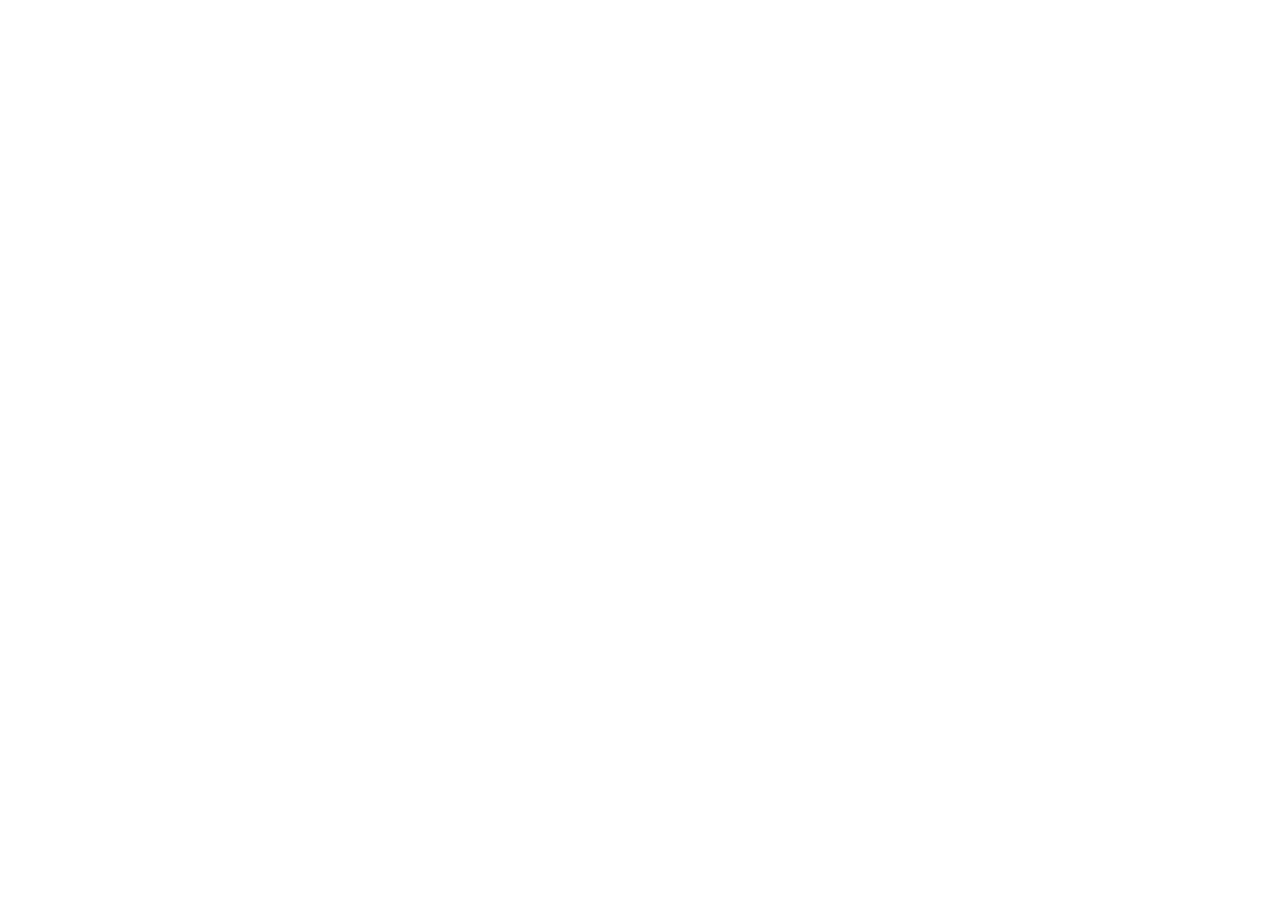
==== blog.html @ 060dc1d0 "Add Meta Og" ====
<!doctype html>
<html lang="pt-br">
  <head>
    <meta charset="UTF-8" />
    <meta name="viewport" content="width=device-width, initial-scale=1.0" />

    <meta
      name="description"
      content="Jornada Viagens, uma agência apaixonada por criar viagens inesquecíveis."
    />

    <link rel="icon" href="favico.svg" type="xml/svg" />
    <link rel="stylesheet" href="./css/style.css" />

    <meta name="og:title" content="Blog - Jornada Viagens" />
    <meta
      name="og:description"
      content="Jornada Viagens, uma agência apaixonada por criar viagens inesquecíveis."
    />
    <meta
      name="og:image"
      content="https://dvdriscado.github.io/alura-jornadaviagens/img/bussola-texto-jornada-viagens.png"
    />
    <meta name="og:type" content="website" />
    <meta
      name="og:url"
      content="https://dvdriscado.github.io/alura-jornadaviagens/blog"
    />

    
    <title>Blog - Jornada Viagens</title>
  </head>
  <body>
    
  </body>
</html>
---- css/style.css ----
@import url(global.css);
@import url(header.css);
@import url(hero.css);
@import url(offers.css);
@import url(category.css);
@import url(destinations.css);
@import url(payments.css);
@import url(testimonials.css);
@import url(hero-bottom.css);
@import url(footer.css);
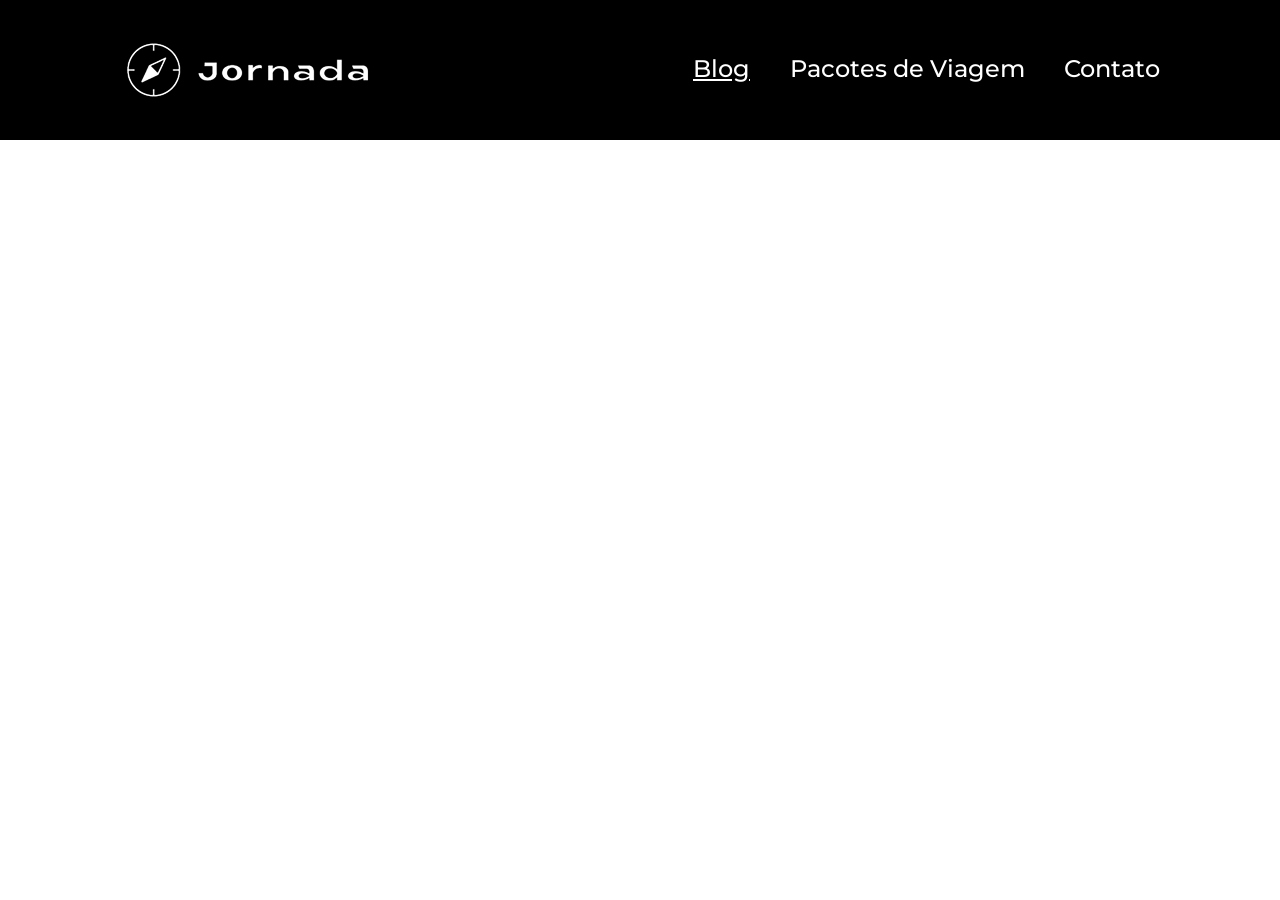
==== commit 705ba97f: "Add Header" ====
--- a/blog.html
+++ b/blog.html
@@ -31,6 +31,63 @@
     <title>Blog - Jornada Viagens</title>
   </head>
   <body>
-    
+    <header class="main-header">
+      <a href="./index.html" class="logo" title="Voltar para a página inicial">
+        <figure class="img-mobile">
+          <img
+            src="./img/bussola-jornada-branca.png"
+            alt="Bússola do logo Jornada Viagens na cor branco"
+          />
+          <figcaption hidden>
+            Bússola do logo Jornada Viagens na cor branco
+          </figcaption>
+        </figure>
+
+        <figure class="img-desktop">
+          <img
+            src="./img/bussola-texto-jornada-branco.png"
+            alt="Logo Jornada Viagens na cor branco"
+          />
+        </figure>
+        <figcaption hidden>Logo Jornada Viagens na cor branco</figcaption>
+      </a>
+
+      <div class="navigation-menu">
+        <label for="menu">
+          <figure>
+            <img src="./img/menu.png" alt="Menu" />
+            <figcaption hidden>Menu</figcaption>
+          </figure>
+        </label>
+        <input type="checkbox" name="menu" id="menu" hidden />
+
+        <nav>
+          <ul class="list-links">
+            <li>
+              <a
+                href="blog.html"
+                target="_blank"
+                title="Acessar Blog"
+                class="active"
+                >Blog</a
+              >
+            </li>
+            <li>
+              <a
+                href="pacotes.html"
+                target="_blank"
+                title="Acessar Pacotes de Viagem"
+                >Pacotes de Viagem</a
+              >
+            </li>
+            <li>
+              <a href="contato.html" target="_blank" title="Acessar Contato"
+                >Contato</a
+              >
+            </li>
+          </ul>
+        </nav>
+      </div>
+    </header>
   </body>
 </html>
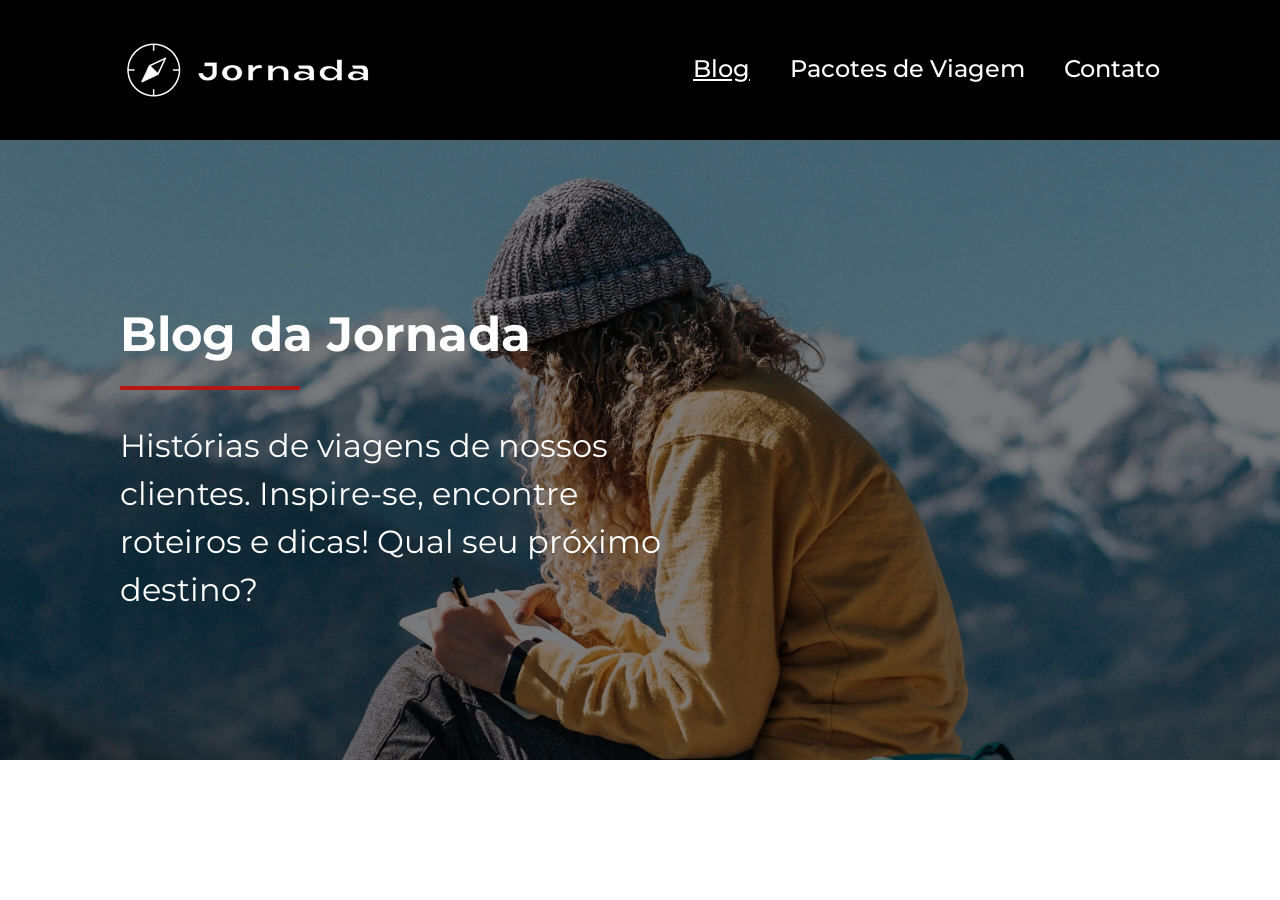
==== commit 821f265b: "Add Hero" ====
--- a/blog.html
+++ b/blog.html
@@ -27,7 +27,6 @@
       content="https://dvdriscado.github.io/alura-jornadaviagens/blog"
     />
 
-    
     <title>Blog - Jornada Viagens</title>
   </head>
   <body>
@@ -89,5 +88,30 @@
         </nav>
       </div>
     </header>
+
+    <main>
+      <section class="blog hero">
+        <figure class="hero-img">
+          <img
+            src="./img/hero-blog-tablet.jpg"
+            alt="Mulher escreve em caderno no topo da montanha."
+            hidden
+          />
+
+          <figcaption hidden>
+            Mulher escreve em caderno no topo da montanha.
+          </figcaption>
+
+          <section class="hero-content">
+            <h2>Blog da Jornada</h2>
+            <hr />
+            <p>
+              Histórias de viagens de nossos clientes. Inspire-se, encontre
+              roteiros e dicas! Qual seu próximo destino?
+            </p>
+          </section>
+        </figure>
+      </section>
+    </main>
   </body>
 </html>
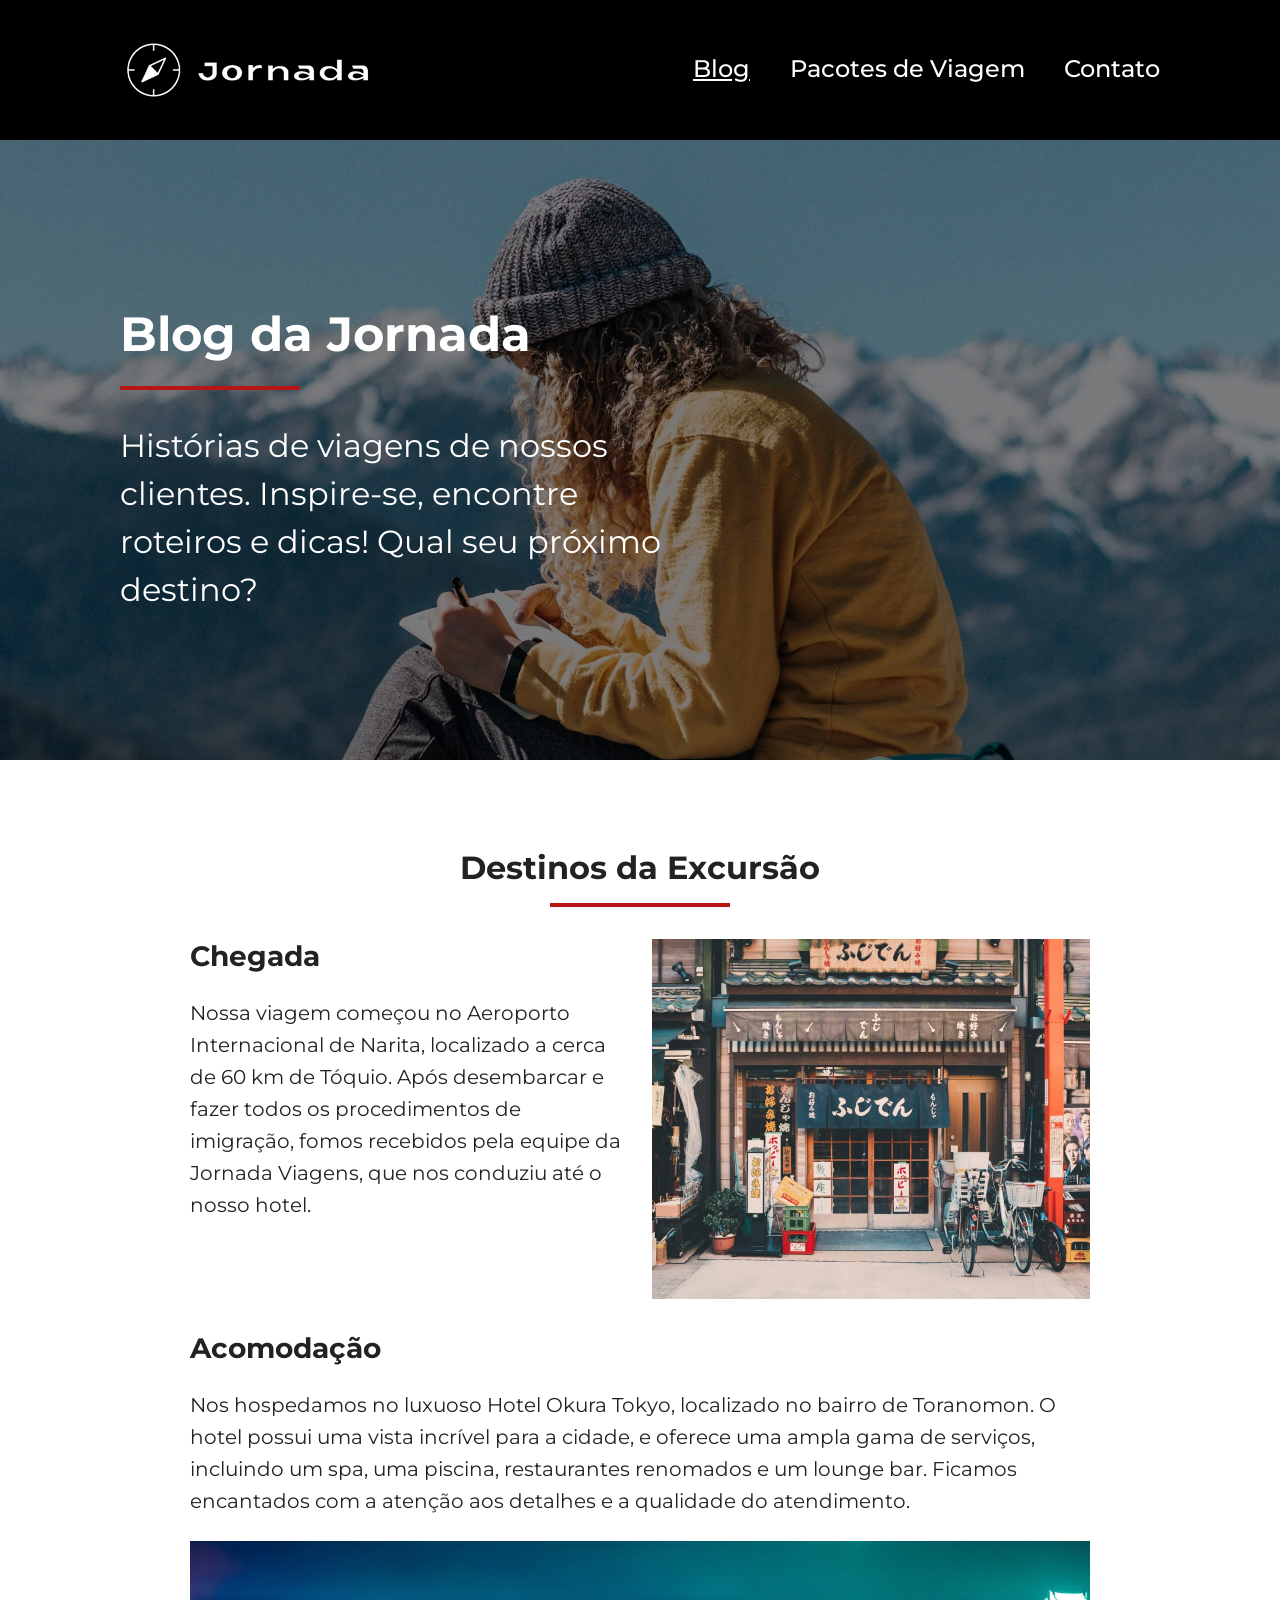
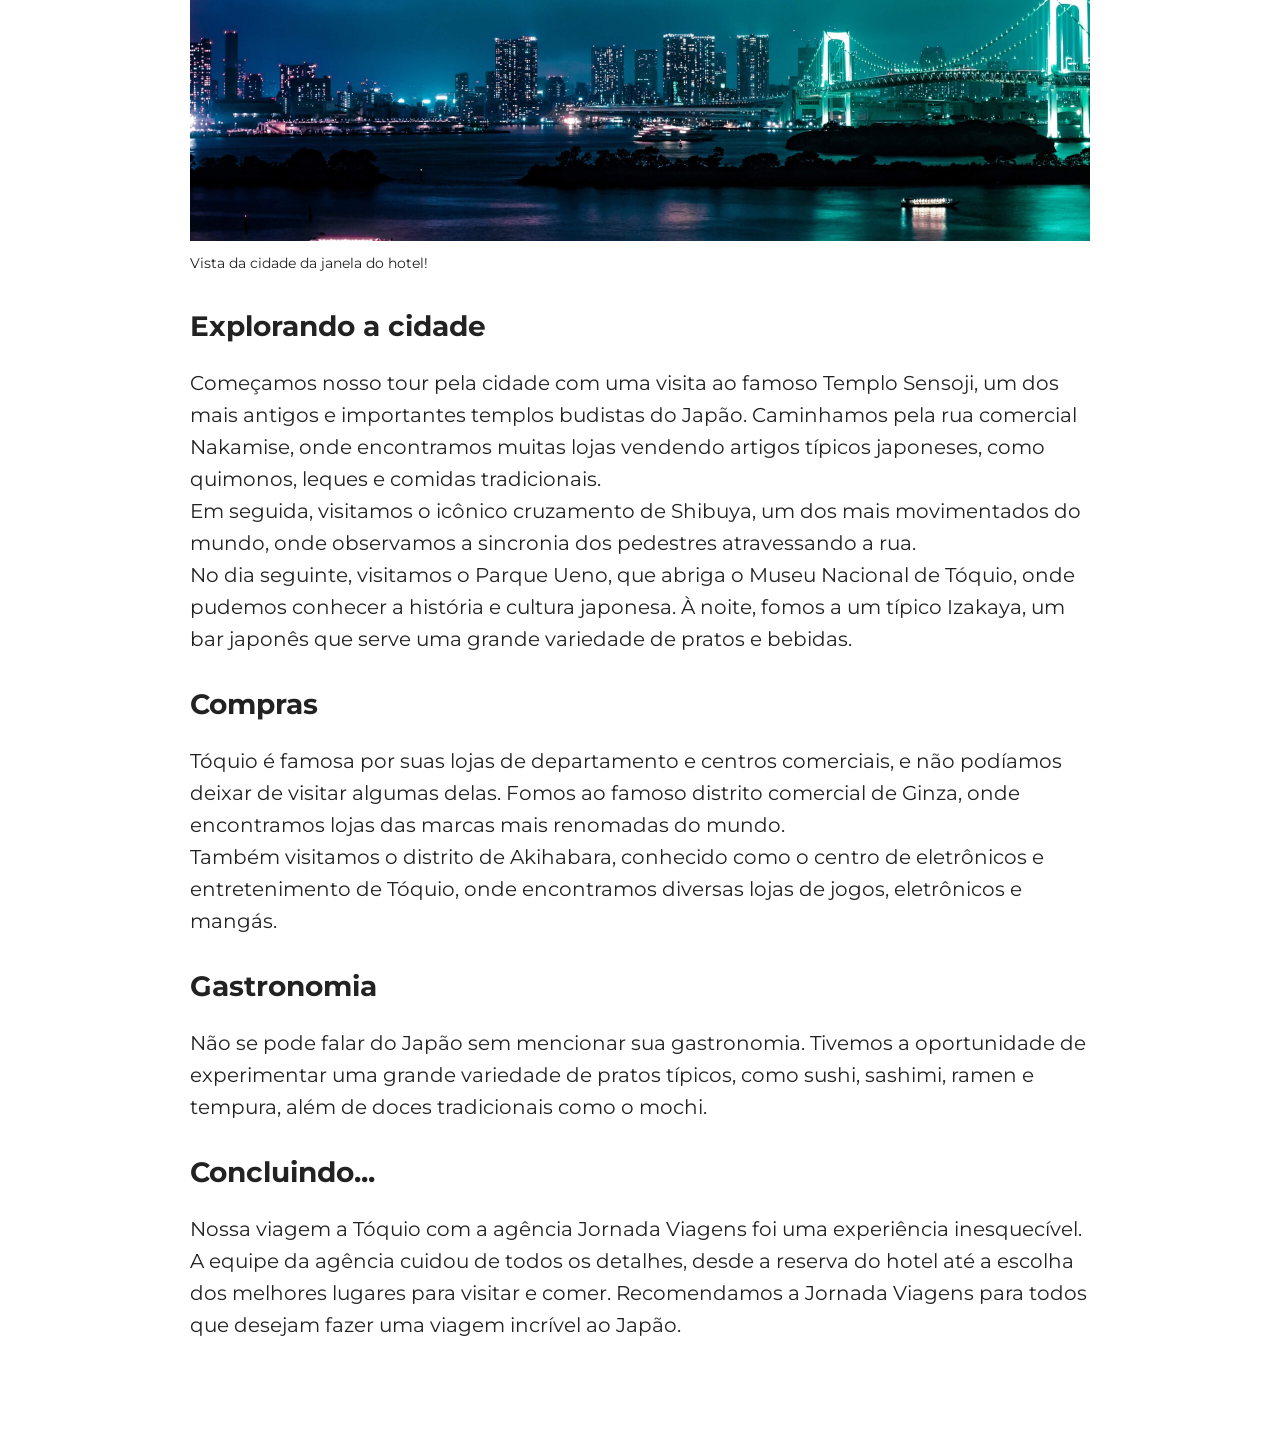
==== commit f6d4b2f2: "Add Story" ====
--- a/blog.html
+++ b/blog.html
@@ -112,6 +112,123 @@
           </section>
         </figure>
       </section>
+
+      <section class="story">
+        <div class="section-title">
+          <h2>Destinos da Excursão</h2>
+          <hr />
+        </div>
+
+        <article class="story-item row">
+          <header class="story-content">
+            <h3>Chegada</h3>
+            <p>
+              Nossa viagem começou no Aeroporto Internacional de Narita,
+              localizado a cerca de 60 km de Tóquio. Após desembarcar e fazer
+              todos os procedimentos de imigração, fomos recebidos pela equipe
+              da Jornada Viagens, que nos conduziu até o nosso hotel.
+            </p>
+          </header>
+          <footer class="story-content">
+            <figure class="story-img tokyo">
+              <img
+                src="./img/story-tokyo-mobile.jpg"
+                alt="Loja japonesa tradicional com bicicletas estacionadas."
+                hidden
+              />
+              <figcaption hidden>
+                Loja japonesa tradicional com bicicletas estacionadas.
+              </figcaption>
+            </figure>
+          </footer>
+        </article>
+
+        <article class="story-item">
+          <header>
+            <h3>Acomodação</h3>
+            <p>
+              Nos hospedamos no luxuoso Hotel Okura Tokyo, localizado no bairro
+              de Toranomon. O hotel possui uma vista incrível para a cidade, e
+              oferece uma ampla gama de serviços, incluindo um spa, uma piscina,
+              restaurantes renomados e um lounge bar. Ficamos encantados com a
+              atenção aos detalhes e a qualidade do atendimento.
+            </p>
+          </header>
+
+          <footer>
+            <figure class="story-img tokyo-city">
+              <img
+                src="./img/story-tokyo-city-mobile.jpg"
+                alt="Vista noturna da cidade com ponte iluminada sobre a água."
+                hidden
+              />
+              <figcaption hidden>
+                Vista noturna da cidade com ponte iluminada sobre a água.
+              </figcaption>
+            </figure>
+
+            <p class="caption">Vista da cidade da janela do hotel!</p>
+          </footer>
+        </article>
+
+        <article class="story-item">
+          <header>
+            <h3>Explorando a cidade</h3>
+          <p>
+            Começamos nosso tour pela cidade com uma visita ao famoso Templo
+            Sensoji, um dos mais antigos e importantes templos budistas do
+            Japão. Caminhamos pela rua comercial Nakamise, onde encontramos
+            muitas lojas vendendo artigos típicos japoneses, como quimonos,
+            leques e comidas tradicionais. <br/>Em seguida, visitamos o icônico
+            cruzamento de Shibuya, um dos mais movimentados do mundo, onde
+            observamos a sincronia dos pedestres atravessando a rua. <br/>No dia
+            seguinte, visitamos o Parque Ueno, que abriga o Museu Nacional de
+            Tóquio, onde pudemos conhecer a história e cultura japonesa. À
+            noite, fomos a um típico Izakaya, um bar japonês que serve uma
+            grande variedade de pratos e bebidas.
+          </p>
+          </header>
+        </article>
+
+        <article class="story-item">
+          <header>
+            <h3>Compras</h3>
+          <p>
+            Tóquio é famosa por suas lojas de departamento e centros comerciais,
+            e não podíamos deixar de visitar algumas delas. Fomos ao famoso
+            distrito comercial de Ginza, onde encontramos lojas das marcas mais
+            renomadas do mundo. <br/>Também visitamos o distrito de Akihabara,
+            conhecido como o centro de eletrônicos e entretenimento de Tóquio,
+            onde encontramos diversas lojas de jogos, eletrônicos e mangás.
+          </p>
+          </header>
+        </article>
+
+        <article class="story-item">
+          <header>
+            <h3>Gastronomia</h3>
+          <p>
+            Não se pode falar do Japão sem mencionar sua gastronomia. Tivemos a
+            oportunidade de experimentar uma grande variedade de pratos típicos,
+            como sushi, sashimi, ramen e tempura, além de doces tradicionais
+            como o mochi.
+          </p>
+          </header>
+        </article>
+
+        <article class="story-item">
+          <header>
+            <h3>Concluindo...</h3>
+          <p>
+            Nossa viagem a Tóquio com a agência Jornada Viagens foi uma
+            experiência inesquecível. A equipe da agência cuidou de todos os
+            detalhes, desde a reserva do hotel até a escolha dos melhores
+            lugares para visitar e comer. Recomendamos a Jornada Viagens para
+            todos que desejam fazer uma viagem incrível ao Japão.
+          </p>
+          </header>
+        </article>
+      </section>
     </main>
   </body>
 </html>
--- a/css/style.css
+++ b/css/style.css
@@ -2,6 +2,7 @@
 @import url(header.css);
 @import url(hero.css);
 @import url(offers.css);
+@import url(story.css);
 @import url(category.css);
 @import url(destinations.css);
 @import url(payments.css);
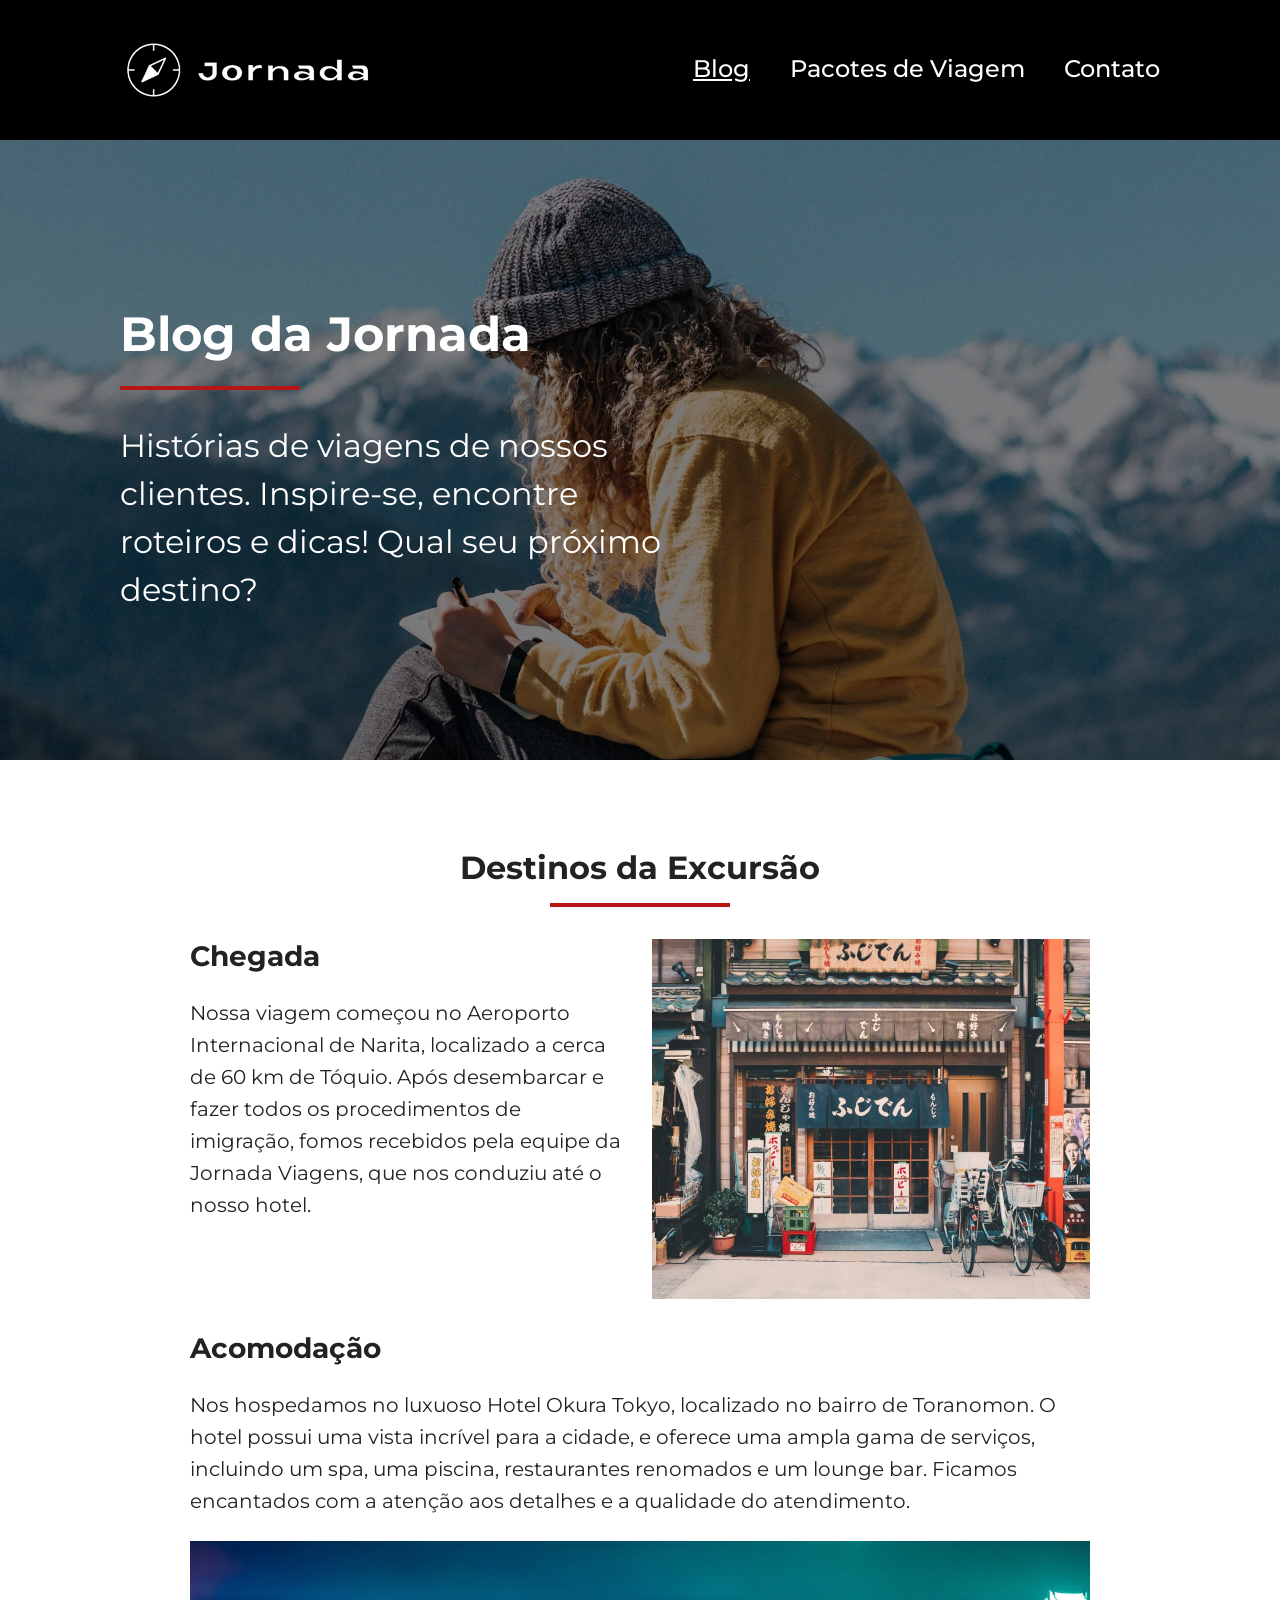
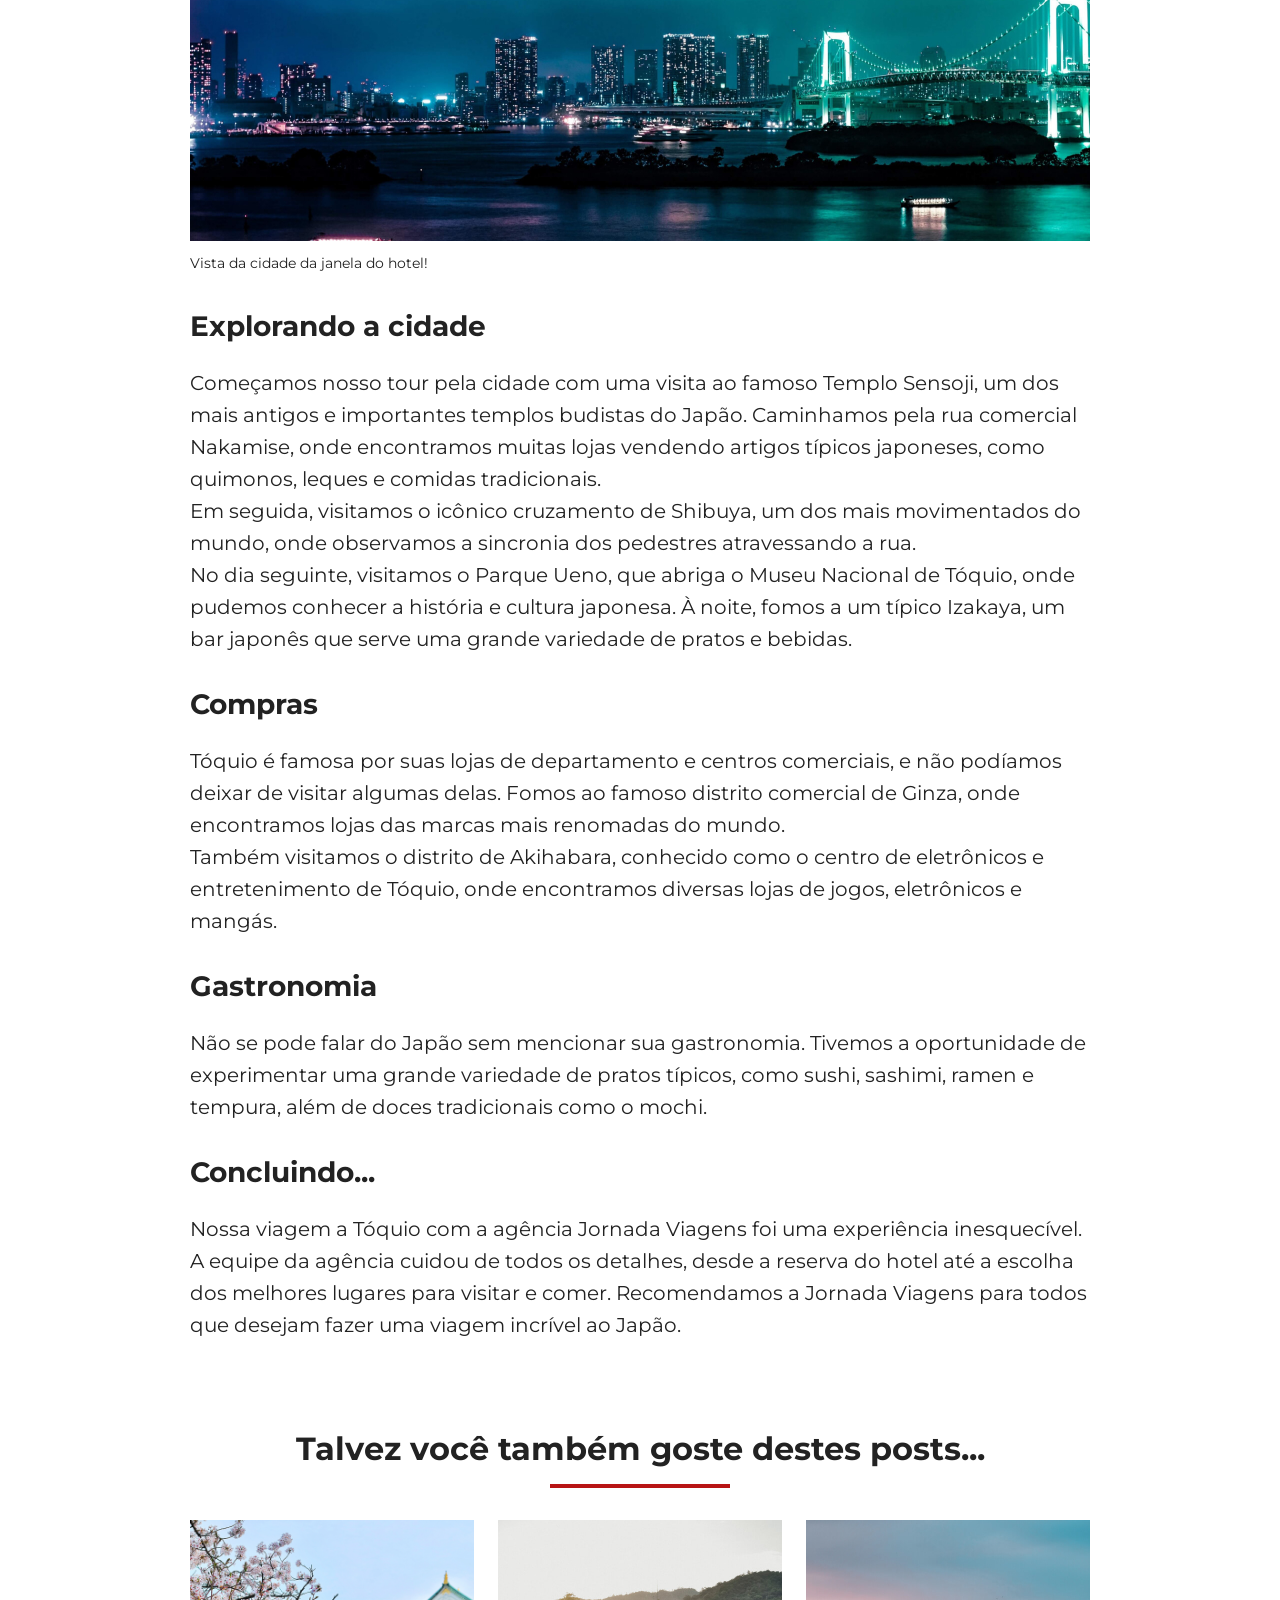
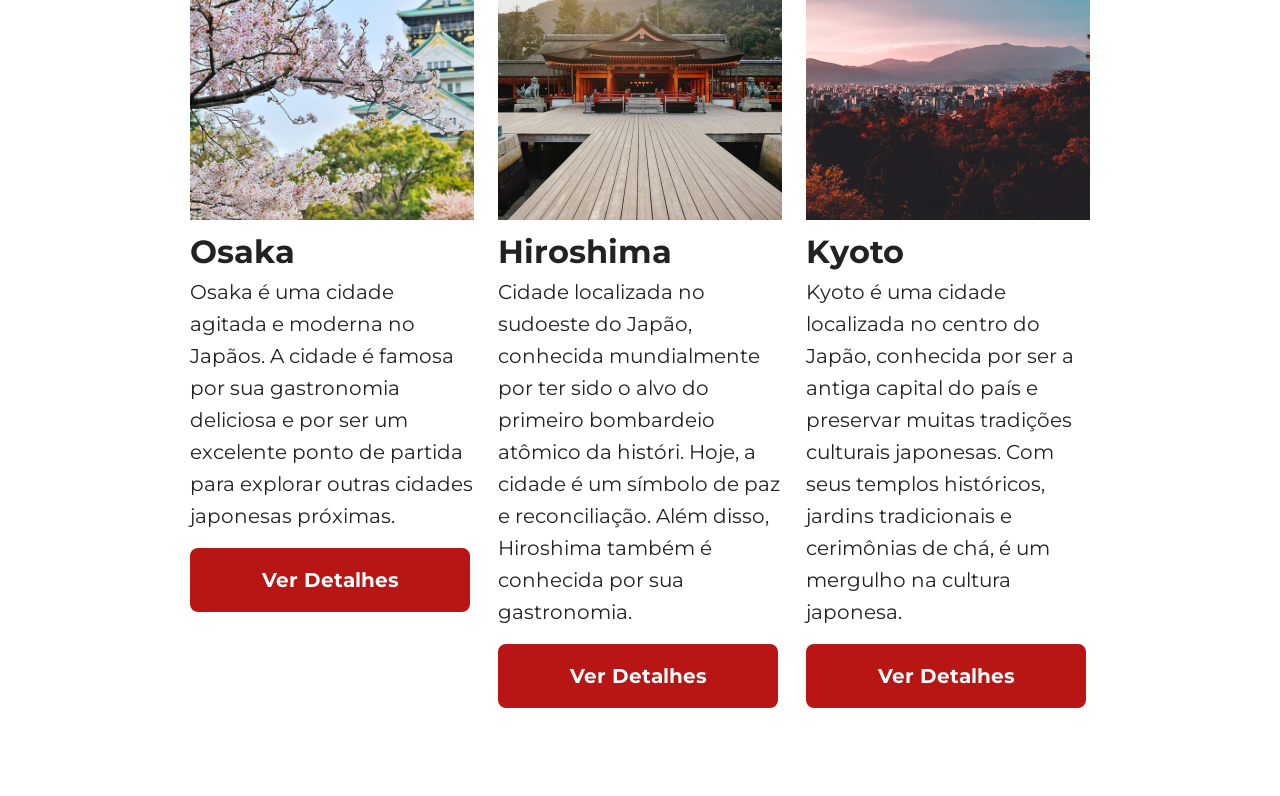
==== commit e5f2427b: "Add Posts" ====
--- a/blog.html
+++ b/blog.html
@@ -174,60 +174,115 @@
         <article class="story-item">
           <header>
             <h3>Explorando a cidade</h3>
-          <p>
-            Começamos nosso tour pela cidade com uma visita ao famoso Templo
-            Sensoji, um dos mais antigos e importantes templos budistas do
-            Japão. Caminhamos pela rua comercial Nakamise, onde encontramos
-            muitas lojas vendendo artigos típicos japoneses, como quimonos,
-            leques e comidas tradicionais. <br/>Em seguida, visitamos o icônico
-            cruzamento de Shibuya, um dos mais movimentados do mundo, onde
-            observamos a sincronia dos pedestres atravessando a rua. <br/>No dia
-            seguinte, visitamos o Parque Ueno, que abriga o Museu Nacional de
-            Tóquio, onde pudemos conhecer a história e cultura japonesa. À
-            noite, fomos a um típico Izakaya, um bar japonês que serve uma
-            grande variedade de pratos e bebidas.
-          </p>
+            <p>
+              Começamos nosso tour pela cidade com uma visita ao famoso Templo
+              Sensoji, um dos mais antigos e importantes templos budistas do
+              Japão. Caminhamos pela rua comercial Nakamise, onde encontramos
+              muitas lojas vendendo artigos típicos japoneses, como quimonos,
+              leques e comidas tradicionais. <br />Em seguida, visitamos o
+              icônico cruzamento de Shibuya, um dos mais movimentados do mundo,
+              onde observamos a sincronia dos pedestres atravessando a rua.
+              <br />No dia seguinte, visitamos o Parque Ueno, que abriga o Museu
+              Nacional de Tóquio, onde pudemos conhecer a história e cultura
+              japonesa. À noite, fomos a um típico Izakaya, um bar japonês que
+              serve uma grande variedade de pratos e bebidas.
+            </p>
           </header>
         </article>
 
         <article class="story-item">
           <header>
             <h3>Compras</h3>
-          <p>
-            Tóquio é famosa por suas lojas de departamento e centros comerciais,
-            e não podíamos deixar de visitar algumas delas. Fomos ao famoso
-            distrito comercial de Ginza, onde encontramos lojas das marcas mais
-            renomadas do mundo. <br/>Também visitamos o distrito de Akihabara,
-            conhecido como o centro de eletrônicos e entretenimento de Tóquio,
-            onde encontramos diversas lojas de jogos, eletrônicos e mangás.
-          </p>
+            <p>
+              Tóquio é famosa por suas lojas de departamento e centros
+              comerciais, e não podíamos deixar de visitar algumas delas. Fomos
+              ao famoso distrito comercial de Ginza, onde encontramos lojas das
+              marcas mais renomadas do mundo. <br />Também visitamos o distrito
+              de Akihabara, conhecido como o centro de eletrônicos e
+              entretenimento de Tóquio, onde encontramos diversas lojas de
+              jogos, eletrônicos e mangás.
+            </p>
           </header>
         </article>
 
         <article class="story-item">
           <header>
             <h3>Gastronomia</h3>
-          <p>
-            Não se pode falar do Japão sem mencionar sua gastronomia. Tivemos a
-            oportunidade de experimentar uma grande variedade de pratos típicos,
-            como sushi, sashimi, ramen e tempura, além de doces tradicionais
-            como o mochi.
-          </p>
+            <p>
+              Não se pode falar do Japão sem mencionar sua gastronomia. Tivemos
+              a oportunidade de experimentar uma grande variedade de pratos
+              típicos, como sushi, sashimi, ramen e tempura, além de doces
+              tradicionais como o mochi.
+            </p>
           </header>
         </article>
 
         <article class="story-item">
           <header>
             <h3>Concluindo...</h3>
-          <p>
-            Nossa viagem a Tóquio com a agência Jornada Viagens foi uma
-            experiência inesquecível. A equipe da agência cuidou de todos os
-            detalhes, desde a reserva do hotel até a escolha dos melhores
-            lugares para visitar e comer. Recomendamos a Jornada Viagens para
-            todos que desejam fazer uma viagem incrível ao Japão.
-          </p>
-          </header>
-        </article>
+            <p>
+              Nossa viagem a Tóquio com a agência Jornada Viagens foi uma
+              experiência inesquecível. A equipe da agência cuidou de todos os
+              detalhes, desde a reserva do hotel até a escolha dos melhores
+              lugares para visitar e comer. Recomendamos a Jornada Viagens para
+              todos que desejam fazer uma viagem incrível ao Japão.
+            </p>
+          </header>
+        </article>
+      </section>
+
+      <section class="posts">
+        <div class="section-title">
+          <h2>Talvez você também goste destes posts...</h2>
+          <hr />
+        </div>
+
+        <div class="posts-container">
+          <article>
+            <figure class="post-img osaka">
+              <img src="./img/osaka-mobile.jpg" alt="" hidden />
+              <figcaption hidden></figcaption>
+            </figure>
+            <h3>Osaka</h3>
+            <p>
+              Osaka é uma cidade agitada e moderna no Japãos. A cidade é famosa
+              por sua gastronomia deliciosa e por ser um excelente ponto de
+              partida para explorar outras cidades japonesas próximas.
+            </p>
+            <a href="#" class="button" target="_blank" title="">Ver Detalhes</a>
+          </article>
+
+          <article>
+            <figure class="post-img hiroshima">
+              <img src="./img/hiroshima-mobile.jpg" alt="" hidden />
+              <figcaption hidden></figcaption>
+            </figure>
+            <h3>Hiroshima</h3>
+            <p>
+              Cidade localizada no sudoeste do Japão, conhecida mundialmente por
+              ter sido o alvo do primeiro bombardeio atômico da históri. Hoje, a
+              cidade é um símbolo de paz e reconciliação. Além disso, Hiroshima
+              também é conhecida por sua gastronomia.
+            </p>
+            <a href="#" class="button" target="_blank" title="">Ver Detalhes</a>
+          </article>
+
+          <article>
+            <figure class="post-img kyoto">
+              <img src="./img/kyoto-mobile.jpg" alt="" hidden />
+              <figcaption hidden></figcaption>
+            </figure>
+            <h3>Kyoto</h3>
+            <p>
+              Kyoto é uma cidade localizada no centro do Japão, conhecida por
+              ser a antiga capital do país e preservar muitas tradições
+              culturais japonesas. Com seus templos históricos, jardins
+              tradicionais e cerimônias de chá, é um mergulho na cultura
+              japonesa.
+            </p>
+            <a href="#" class="button" target="_blank" title="">Ver Detalhes</a>
+          </article>
+        </div>
       </section>
     </main>
   </body>
--- a/css/style.css
+++ b/css/style.css
@@ -3,6 +3,7 @@
 @import url(hero.css);
 @import url(offers.css);
 @import url(story.css);
+@import url(posts.css);
 @import url(category.css);
 @import url(destinations.css);
 @import url(payments.css);
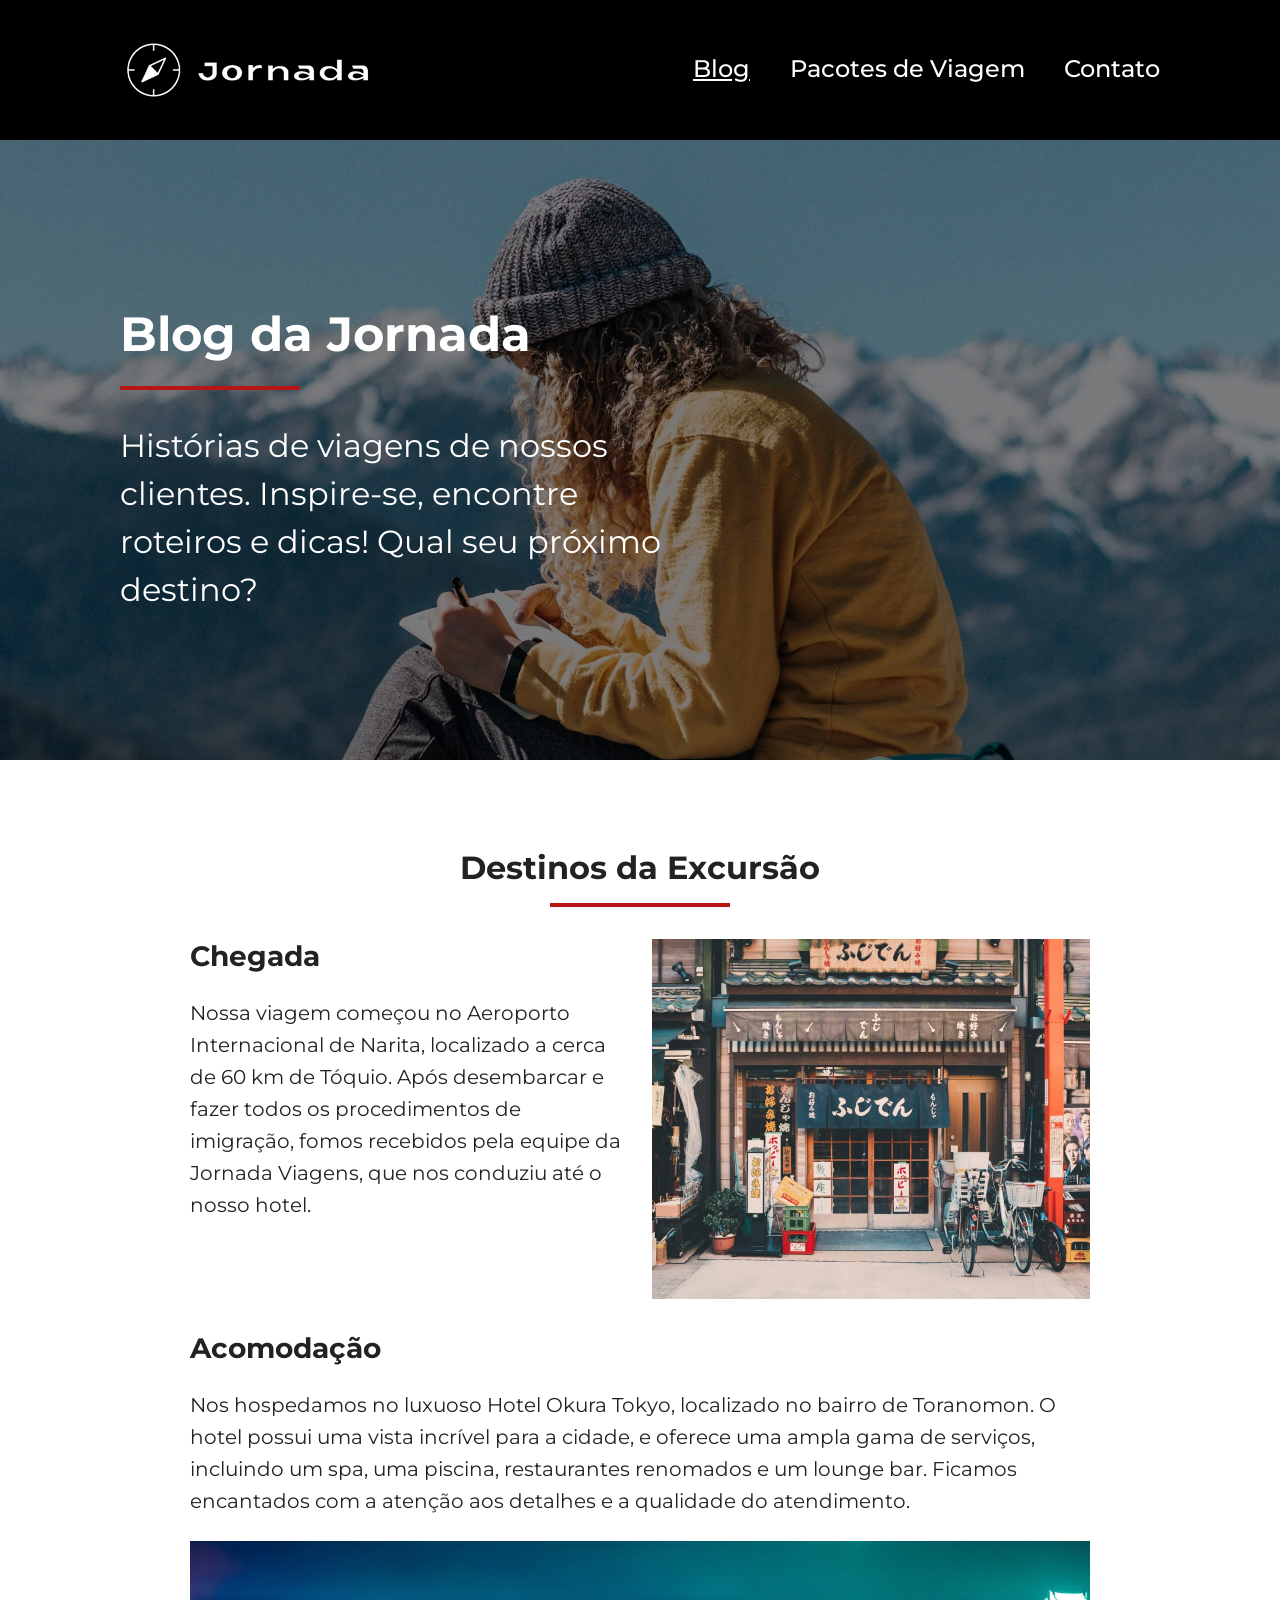
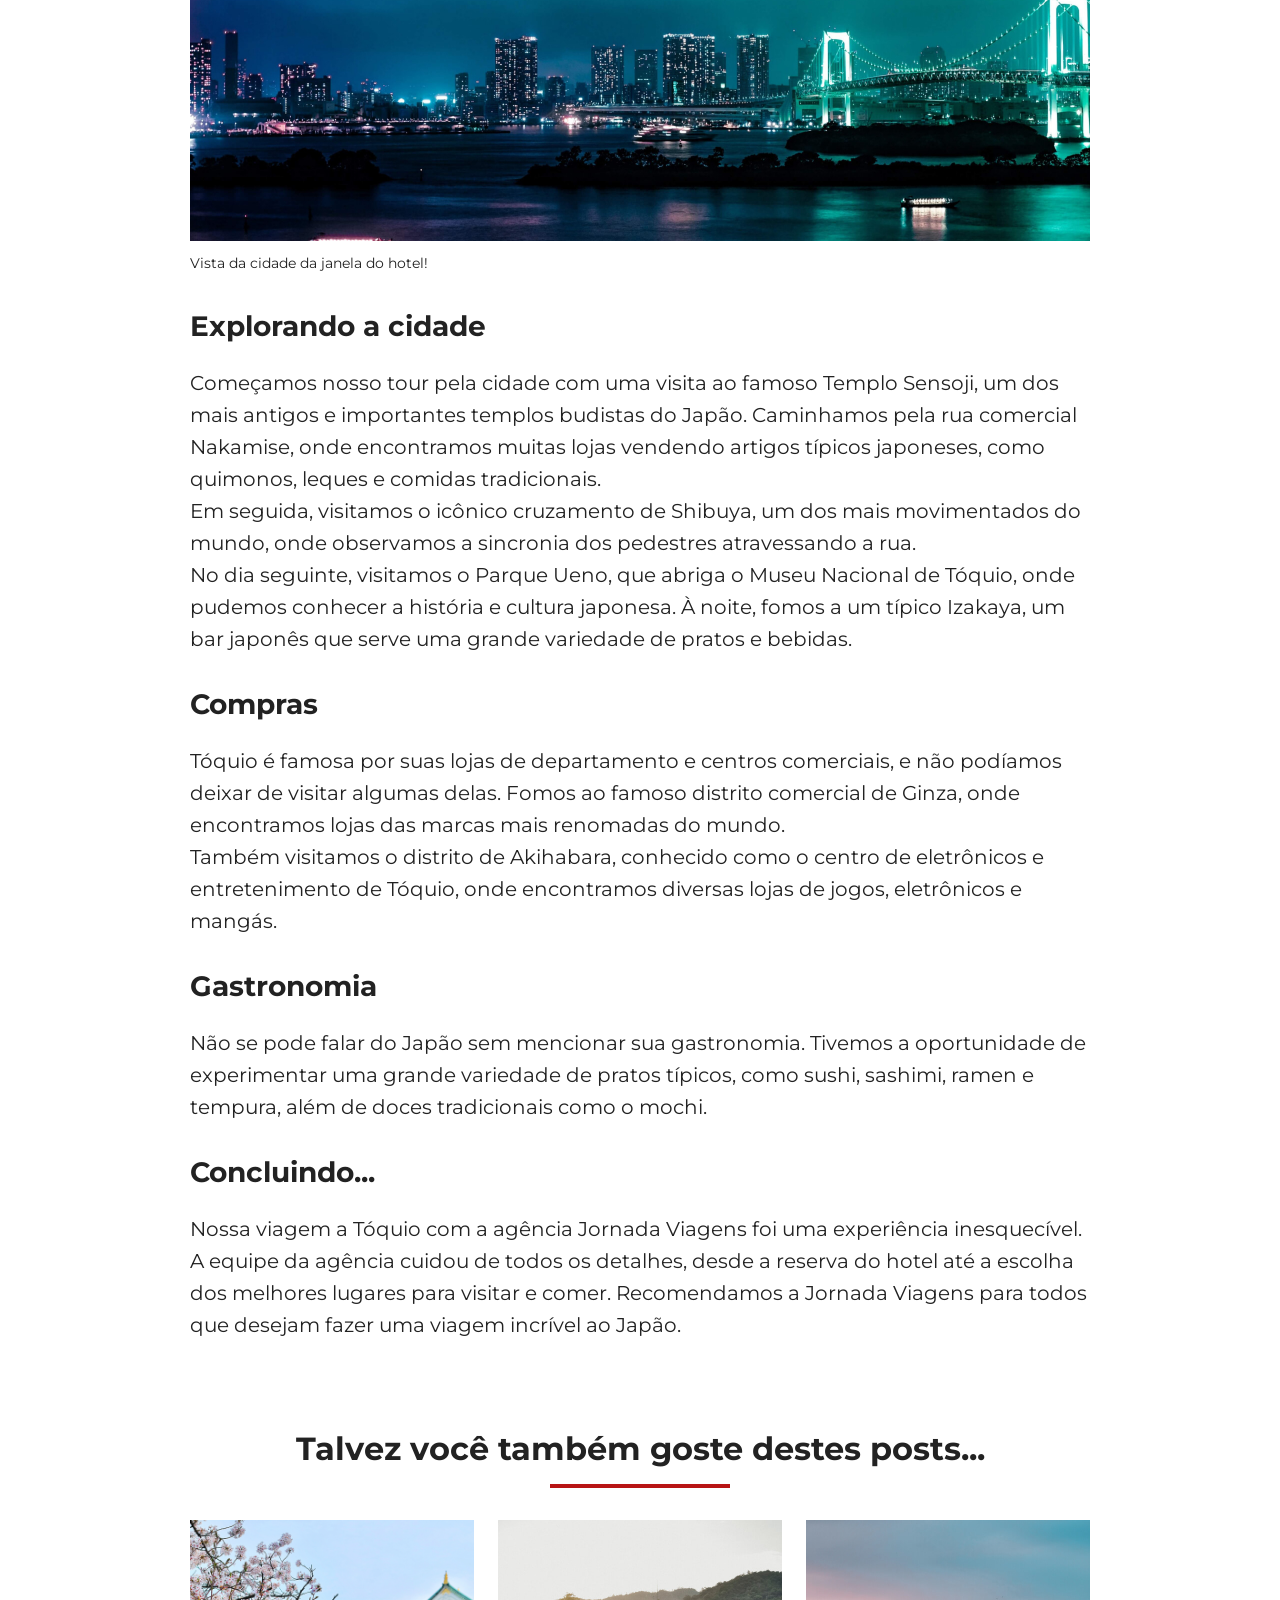
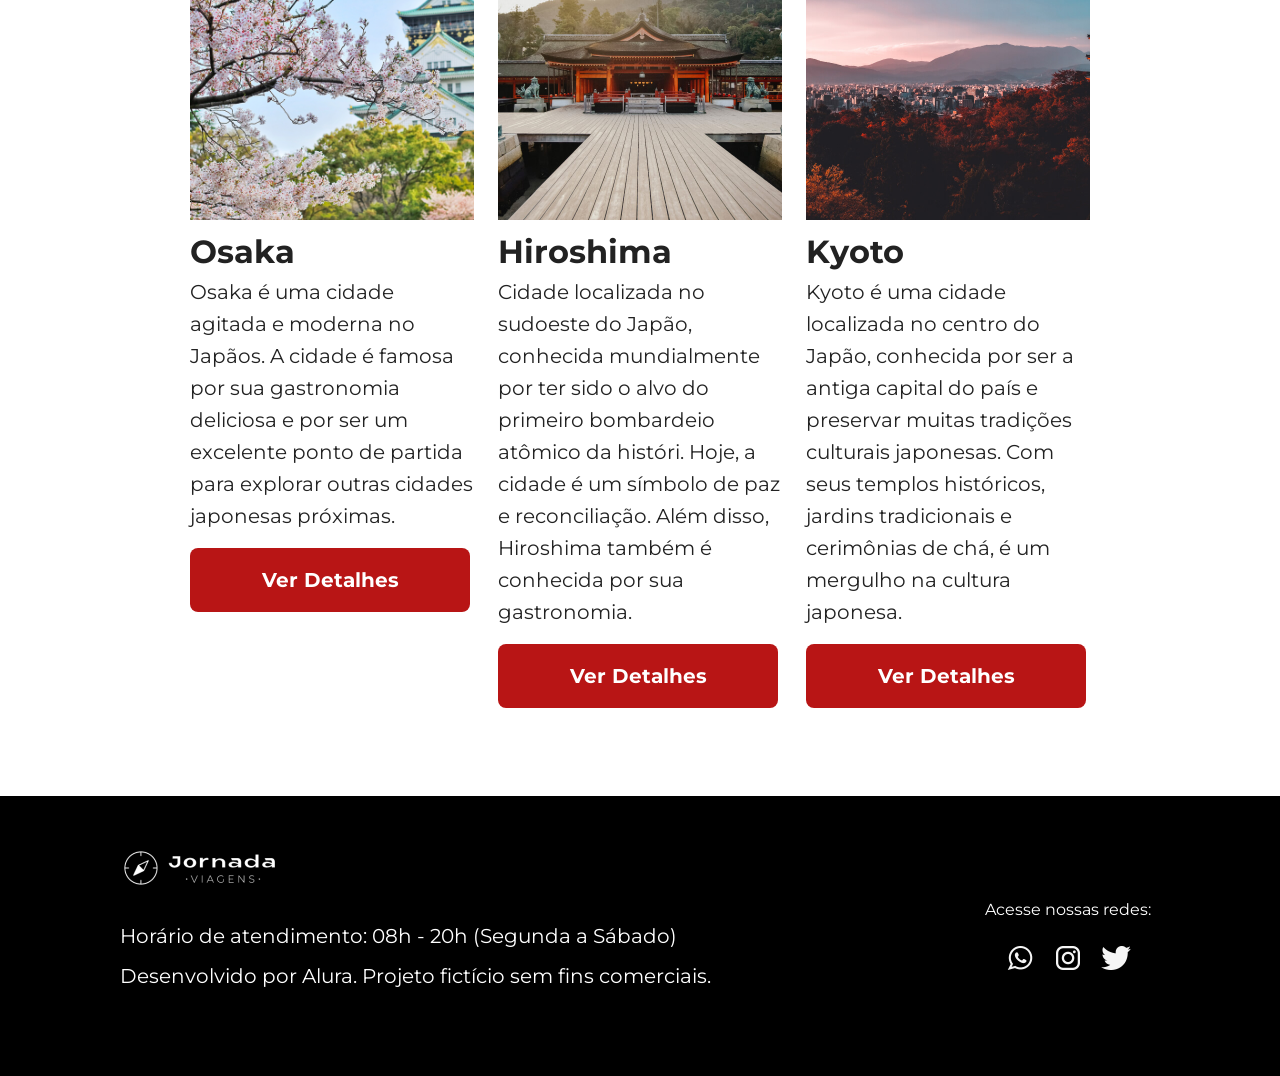
==== commit 30ae1ea0: "Add Footer" ====
--- a/blog.html
+++ b/blog.html
@@ -285,5 +285,67 @@
         </div>
       </section>
     </main>
+    <footer class="main-footer">
+      <section class="footer-content">
+        <a href="#" class="logo-footer" title="Voltar para a página inicial">
+          <figure class="img-footer">
+            <img
+              src="./img/bussola-texto-jornada-viagens.png"
+              alt="Logo Jornada Viagens na cor branco"
+            />
+            <figcaption hidden>Logo Jornada Viagens na cor branco</figcaption>
+          </figure>
+        </a>
+
+        <p>Horário de atendimento: 08h - 20h (Segunda a Sábado)</p>
+        <p>Desenvolvido por Alura. Projeto fictício sem fins comerciais.</p>
+      </section>
+      <section class="footer-social">
+        <p>Acesse nossas redes:</p>
+        <div class="social-links">
+          <a
+            href="#"
+            class="link"
+            target="_blank"
+            title="Acesse o WhatsApp do Jornada Viagens."
+          >
+            <figure class="img-link">
+              <img
+                src="./img/icon-whatsapp.png"
+                alt="Logo da rede social WhatsApp na cor branca."
+              />
+            </figure>
+          </a>
+
+          <a
+            href="#"
+            class="link"
+            target="_blank"
+            title="Acesse o Instagram do Jornada Viagens."
+          >
+            <figure class="img-link">
+              <img
+                src="./img/icon-instagram.png"
+                alt="Logo da rede social Instagram na cor branca."
+              />
+            </figure>
+          </a>
+
+          <a
+            href="#"
+            class="link"
+            target="_blank"
+            title="Acesse o Twitter do Jornada Viagens."
+          >
+            <figure class="img-link">
+              <img
+                src="./img/icon-twitter.png"
+                alt="Logo da rede social Twitter na cor branca."
+              />
+            </figure>
+          </a>
+        </div>
+      </section>
+    </footer>
   </body>
 </html>
